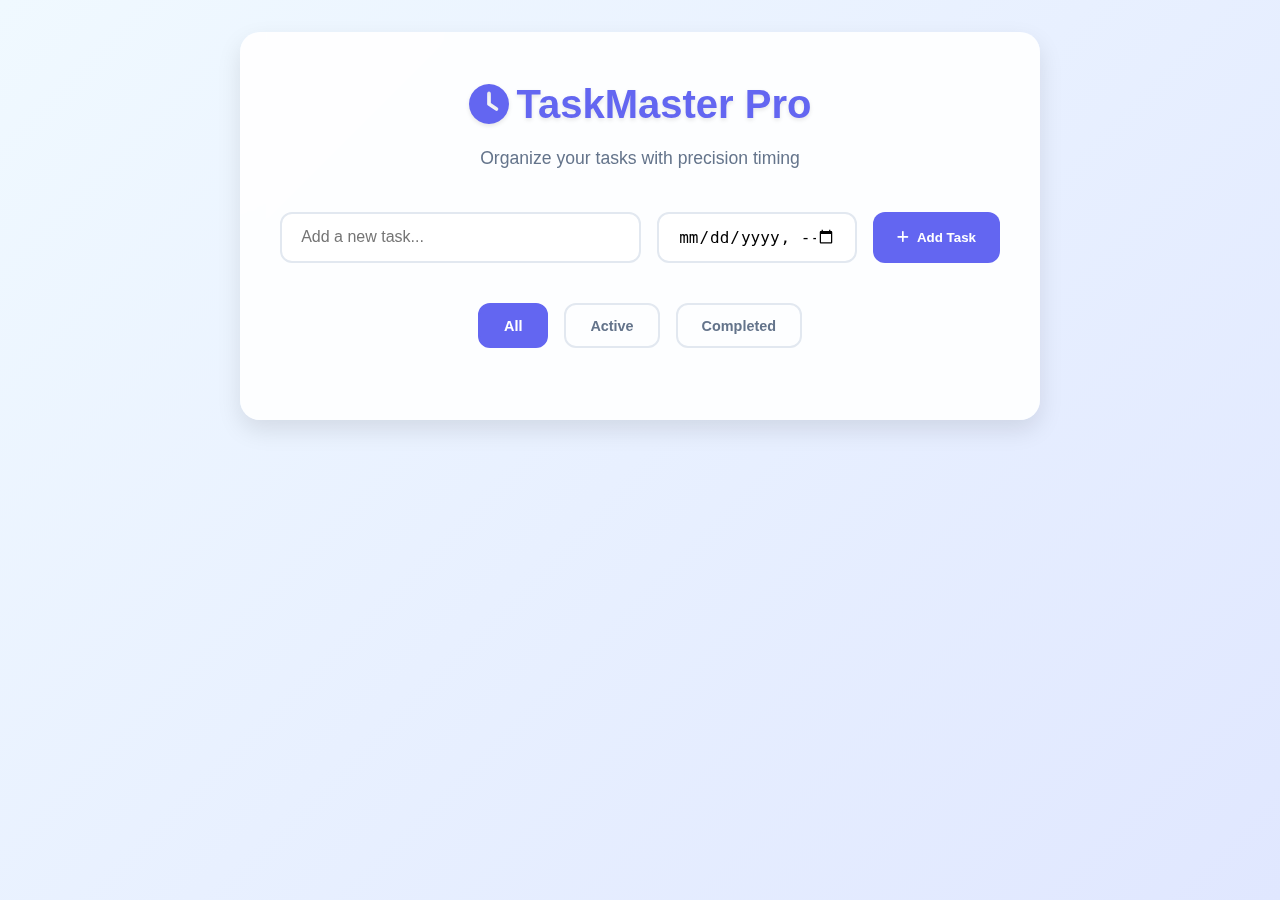
==== todo.html @ 57c42864 "Add files via upload" ====
<!DOCTYPE html>
<html lang="en">
<head>
    <meta charset="UTF-8">
    <meta name="viewport" content="width=device-width, initial-scale=1.0">
    <title>TaskMaster Pro</title>
    <link rel="stylesheet" href="styles.css">
    <link rel="stylesheet" href="https://cdnjs.cloudflare.com/ajax/libs/font-awesome/6.5.1/css/all.min.css">
</head>
<body>
    <div class="container">
        <h1><i class="fas fa-clock"></i> TaskMaster Pro</h1>
        <p class="subtitle">Organize your tasks with precision timing</p>
        
        <div class="add-todo">
            <input type="text" id="todoInput" placeholder="Add a new task...">
            <input type="datetime-local" id="dateTimeInput">
            <button id="addButton">
                <i class="fas fa-plus"></i> Add Task
            </button>
        </div>

        <div class="filters">
            <button class="filter-btn active" data-filter="all">All</button>
            <button class="filter-btn" data-filter="active">Active</button>
            <button class="filter-btn" data-filter="completed">Completed</button>
        </div>

        <ul id="todoList"></ul>
    </div>

    <script type="module" src="./js/main.js"></script>
</body>
</html>
---- styles.css ----
:root {
  --primary-color: #6366f1;
  --primary-hover: #4f46e5;
  --secondary-color: #10b981;
  --danger-color: #ef4444;
  --warning-color: #f59e0b;
  --background-start: #f0f9ff;
  --background-end: #e0e7ff;
  --card-background: rgba(255, 255, 255, 0.9);
  --text-color: #1e293b;
  --text-light: #64748b;
  --border-color: #e2e8f0;
}

* {
  margin: 0;
  padding: 0;
  box-sizing: border-box;
}

body {
  font-family: 'Segoe UI', Tahoma, Geneva, Verdana, sans-serif;
  background: linear-gradient(135deg, var(--background-start), var(--background-end));
  color: var(--text-color);
  line-height: 1.6;
  min-height: 100vh;
  padding: 2rem 1rem;
}

.container {
  max-width: 800px;
  margin: 0 auto;
  padding: 2.5rem;
  background: var(--card-background);
  border-radius: 20px;
  box-shadow: 0 10px 25px rgba(0, 0, 0, 0.1);
  backdrop-filter: blur(10px);
}

h1 {
  text-align: center;
  margin-bottom: 0.5rem;
  color: var(--primary-color);
  font-size: 2.5rem;
  font-weight: 700;
  text-shadow: 0 2px 4px rgba(0, 0, 0, 0.1);
  display: flex;
  align-items: center;
  justify-content: center;
  gap: 0.5rem;
}

.subtitle {
  text-align: center;
  color: var(--text-light);
  margin-bottom: 2.5rem;
  font-size: 1.1rem;
}

.add-todo {
  display: flex;
  gap: 1rem;
  margin-bottom: 2.5rem;
}

input[type="text"],
input[type="datetime-local"] {
  padding: 0.8rem 1.2rem;
  border: 2px solid var(--border-color);
  border-radius: 12px;
  font-size: 1rem;
  transition: all 0.3s ease;
  background: white;
}

input[type="text"]:focus,
input[type="datetime-local"]:focus {
  border-color: var(--primary-color);
  outline: none;
  box-shadow: 0 0 0 3px rgba(99, 102, 241, 0.2);
}

input[type="text"] {
  flex: 1;
}

input[type="datetime-local"] {
  width: 200px;
}

button {
  padding: 0.8rem 1.5rem;
  border: none;
  border-radius: 12px;
  background-color: var(--primary-color);
  color: white;
  cursor: pointer;
  transition: all 0.3s ease;
  font-weight: 600;
  display: flex;
  align-items: center;
  gap: 0.5rem;
}

button:hover {
  background-color: var(--primary-hover);
  transform: translateY(-1px);
  box-shadow: 0 4px 12px rgba(99, 102, 241, 0.2);
}

.filters {
  display: flex;
  gap: 1rem;
  margin-bottom: 2rem;
  justify-content: center;
}

.filter-btn {
  background-color: transparent;
  color: var(--text-light);
  border: 2px solid var(--border-color);
  font-size: 0.9rem;
}

.filter-btn:hover {
  background-color: var(--background-start);
  color: var(--primary-color);
  box-shadow: none;
}

.filter-btn.active {
  background-color: var(--primary-color);
  color: white;
  border-color: var(--primary-color);
}

#todoList {
  list-style: none;
  display: flex;
  flex-direction: column;
  gap: 1rem;
}

.todo-item {
  display: flex;
  align-items: center;
  padding: 1.2rem;
  background-color: white;
  border-radius: 12px;
  transition: all 0.3s ease;
  border: 1px solid var(--border-color);
}

.todo-item:hover {
  transform: translateX(5px);
  box-shadow: 0 4px 12px rgba(0, 0, 0, 0.05);
}

.todo-item.completed {
  opacity: 0.7;
  background-color: var(--background-start);
}

.todo-item.completed .todo-text {
  text-decoration: line-through;
  color: var(--text-light);
}

.todo-checkbox {
  margin-right: 1rem;
  width: 20px;
  height: 20px;
  border-radius: 6px;
  cursor: pointer;
  accent-color: var(--primary-color);
}

.todo-content {
  flex: 1;
  display: flex;
  align-items: center;
  justify-content: space-between;
  gap: 1rem;
}

.todo-text {
  font-size: 1.1rem;
  color: var(--text-color);
}

.timer {
  background-color: var(--primary-color);
  color: white;
  padding: 0.6rem 1.2rem;
  border-radius: 20px;
  font-size: 0.9rem;
  text-align: right;
  display: flex;
  flex-direction: column;
  gap: 0.2rem;
  min-width: 180px;
  box-shadow: 0 2px 8px rgba(99, 102, 241, 0.2);
}

.timer.warning {
  background-color: var(--warning-color);
}

.timer.danger {
  background-color: var(--danger-color);
}

.delete-btn {
  background-color: transparent;
  color: var(--danger-color);
  padding: 0.5rem;
  margin-left: 1rem;
  border-radius: 8px;
  font-size: 1.1rem;
}

.delete-btn:hover {
  background-color: var(--danger-color);
  color: white;
}

@media (max-width: 768px) {
  .add-todo {
      flex-direction: column;
  }

  input[type="datetime-local"] {
      width: 100%;
  }

  .todo-content {
      flex-direction: column;
      align-items: flex-start;
  }

  .timer {
      width: 100%;
      text-align: left;
  }
}
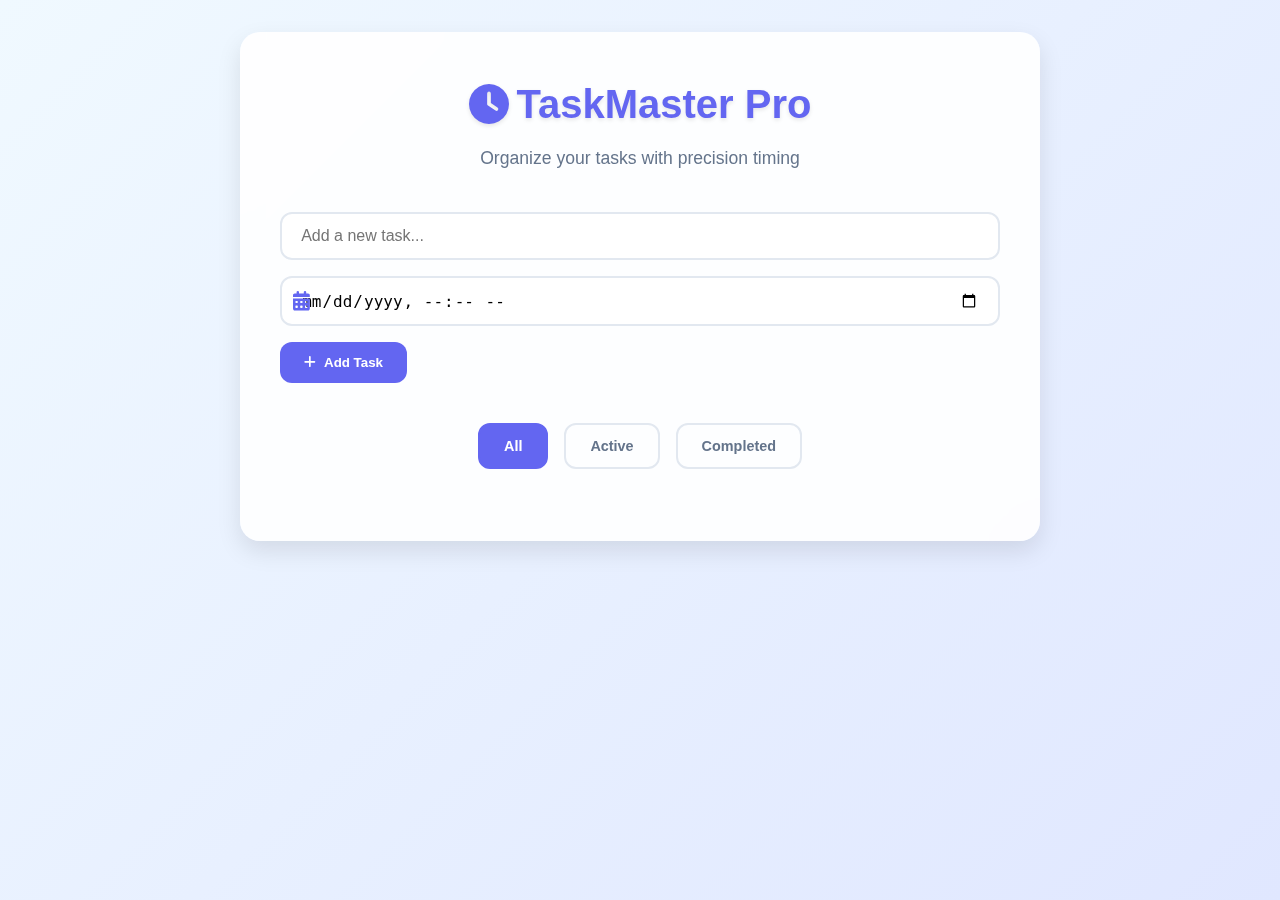
==== commit bc3a2dbd: "Add files via upload" ====
--- a/todo.html
+++ b/todo.html
@@ -14,7 +14,9 @@
         
         <div class="add-todo">
             <input type="text" id="todoInput" placeholder="Add a new task...">
-            <input type="datetime-local" id="dateTimeInput">
+            <div class="datetime-wrapper">
+                <input type="datetime-local" id="dateTimeInput">
+            </div>
             <button id="addButton">
                 <i class="fas fa-plus"></i> Add Task
             </button>
@@ -31,4 +33,4 @@
 
     <script type="module" src="./js/main.js"></script>
 </body>
-</html>+</html>
--- a/styles.css
+++ b/styles.css
@@ -61,31 +61,52 @@
   display: flex;
   gap: 1rem;
   margin-bottom: 2.5rem;
+  align-items: center;
+  flex-wrap: wrap; /* Prevent collision by wrapping items */
 }
 
-input[type="text"],
-input[type="datetime-local"] {
+.datetime-wrapper {
+  position: relative;
+  display: inline-block;
+  width: 100%;
+}
+
+.datetime-wrapper input[type="datetime-local"] {
+  width: 100%; /* Make it responsive */
+  padding-left: 2.5rem; /* Add padding for the calendar icon */
+  font-size: 1rem;
+  padding: 0.8rem 1.2rem;
+  border: 2px solid var(--border-color);
+  border-radius: 12px;
+  background: white;
+}
+
+.datetime-wrapper::before {
+  content: "\f073"; /* Font Awesome calendar icon */
+  font-family: "Font Awesome 5 Free";
+  font-weight: 900;
+  position: absolute;
+  top: 50%;
+  left: 0.8rem;
+  transform: translateY(-50%);
+  color: var(--primary-color);
+  font-size: 1.2rem;
+}
+
+input[type="text"] {
+  flex: 1;
   padding: 0.8rem 1.2rem;
   border: 2px solid var(--border-color);
   border-radius: 12px;
   font-size: 1rem;
-  transition: all 0.3s ease;
   background: white;
 }
 
 input[type="text"]:focus,
-input[type="datetime-local"]:focus {
+.datetime-wrapper input[type="datetime-local"]:focus {
   border-color: var(--primary-color);
   outline: none;
   box-shadow: 0 0 0 3px rgba(99, 102, 241, 0.2);
-}
-
-input[type="text"] {
-  flex: 1;
-}
-
-input[type="datetime-local"] {
-  width: 200px;
 }
 
 button {
@@ -141,105 +162,15 @@
   gap: 1rem;
 }
 
-.todo-item {
-  display: flex;
-  align-items: center;
-  padding: 1.2rem;
-  background-color: white;
-  border-radius: 12px;
-  transition: all 0.3s ease;
-  border: 1px solid var(--border-color);
-}
+/* Other styles remain unchanged */
 
-.todo-item:hover {
-  transform: translateX(5px);
-  box-shadow: 0 4px 12px rgba(0, 0, 0, 0.05);
-}
-
-.todo-item.completed {
-  opacity: 0.7;
-  background-color: var(--background-start);
-}
-
-.todo-item.completed .todo-text {
-  text-decoration: line-through;
-  color: var(--text-light);
-}
-
-.todo-checkbox {
-  margin-right: 1rem;
-  width: 20px;
-  height: 20px;
-  border-radius: 6px;
-  cursor: pointer;
-  accent-color: var(--primary-color);
-}
-
-.todo-content {
-  flex: 1;
-  display: flex;
-  align-items: center;
-  justify-content: space-between;
-  gap: 1rem;
-}
-
-.todo-text {
-  font-size: 1.1rem;
-  color: var(--text-color);
-}
-
-.timer {
-  background-color: var(--primary-color);
-  color: white;
-  padding: 0.6rem 1.2rem;
-  border-radius: 20px;
-  font-size: 0.9rem;
-  text-align: right;
-  display: flex;
-  flex-direction: column;
-  gap: 0.2rem;
-  min-width: 180px;
-  box-shadow: 0 2px 8px rgba(99, 102, 241, 0.2);
-}
-
-.timer.warning {
-  background-color: var(--warning-color);
-}
-
-.timer.danger {
-  background-color: var(--danger-color);
-}
-
-.delete-btn {
-  background-color: transparent;
-  color: var(--danger-color);
-  padding: 0.5rem;
-  margin-left: 1rem;
-  border-radius: 8px;
-  font-size: 1.1rem;
-}
-
-.delete-btn:hover {
-  background-color: var(--danger-color);
-  color: white;
-}
-
+/* Media Queries */
 @media (max-width: 768px) {
   .add-todo {
-      flex-direction: column;
+    flex-direction: column;
   }
 
-  input[type="datetime-local"] {
-      width: 100%;
+  .datetime-wrapper input[type="datetime-local"] {
+    width: 100%;
   }
-
-  .todo-content {
-      flex-direction: column;
-      align-items: flex-start;
-  }
-
-  .timer {
-      width: 100%;
-      text-align: left;
-  }
-}+}
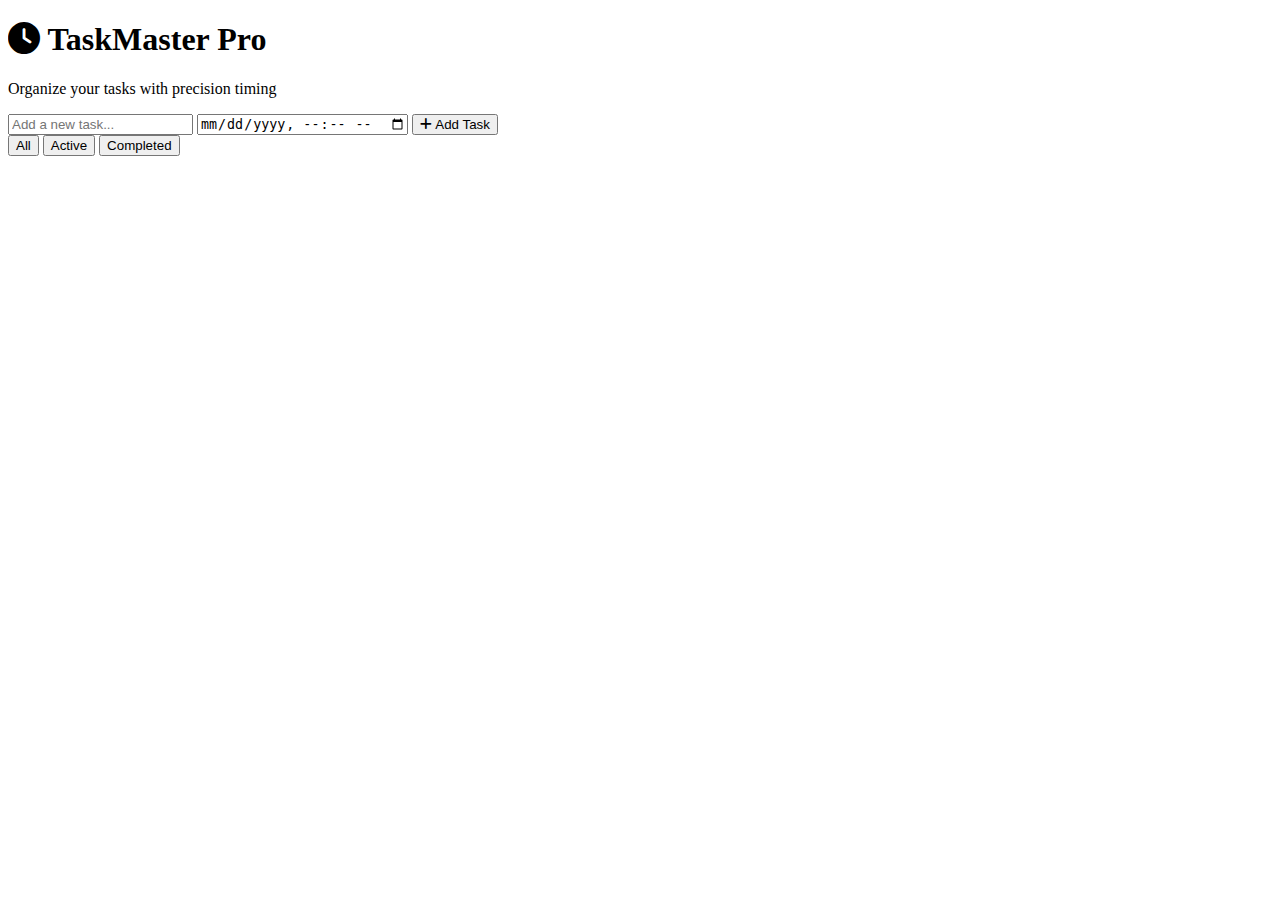
==== commit 10e9438e: "Add files via upload" ====
--- a/todo.html
+++ b/todo.html
@@ -4,7 +4,7 @@
     <meta charset="UTF-8">
     <meta name="viewport" content="width=device-width, initial-scale=1.0">
     <title>TaskMaster Pro</title>
-    <link rel="stylesheet" href="styles.css">
+    <link rel="stylesheet" href="style.css">
     <link rel="stylesheet" href="https://cdnjs.cloudflare.com/ajax/libs/font-awesome/6.5.1/css/all.min.css">
 </head>
 <body>
@@ -14,9 +14,7 @@
         
         <div class="add-todo">
             <input type="text" id="todoInput" placeholder="Add a new task...">
-            <div class="datetime-wrapper">
-                <input type="datetime-local" id="dateTimeInput">
-            </div>
+            <input type="datetime-local" id="dateTimeInput">
             <button id="addButton">
                 <i class="fas fa-plus"></i> Add Task
             </button>
@@ -31,6 +29,6 @@
         <ul id="todoList"></ul>
     </div>
 
-    <script type="module" src="./js/main.js"></script>
+    <script type="module" src="js/main.js"></script>
 </body>
-</html>
+</html>